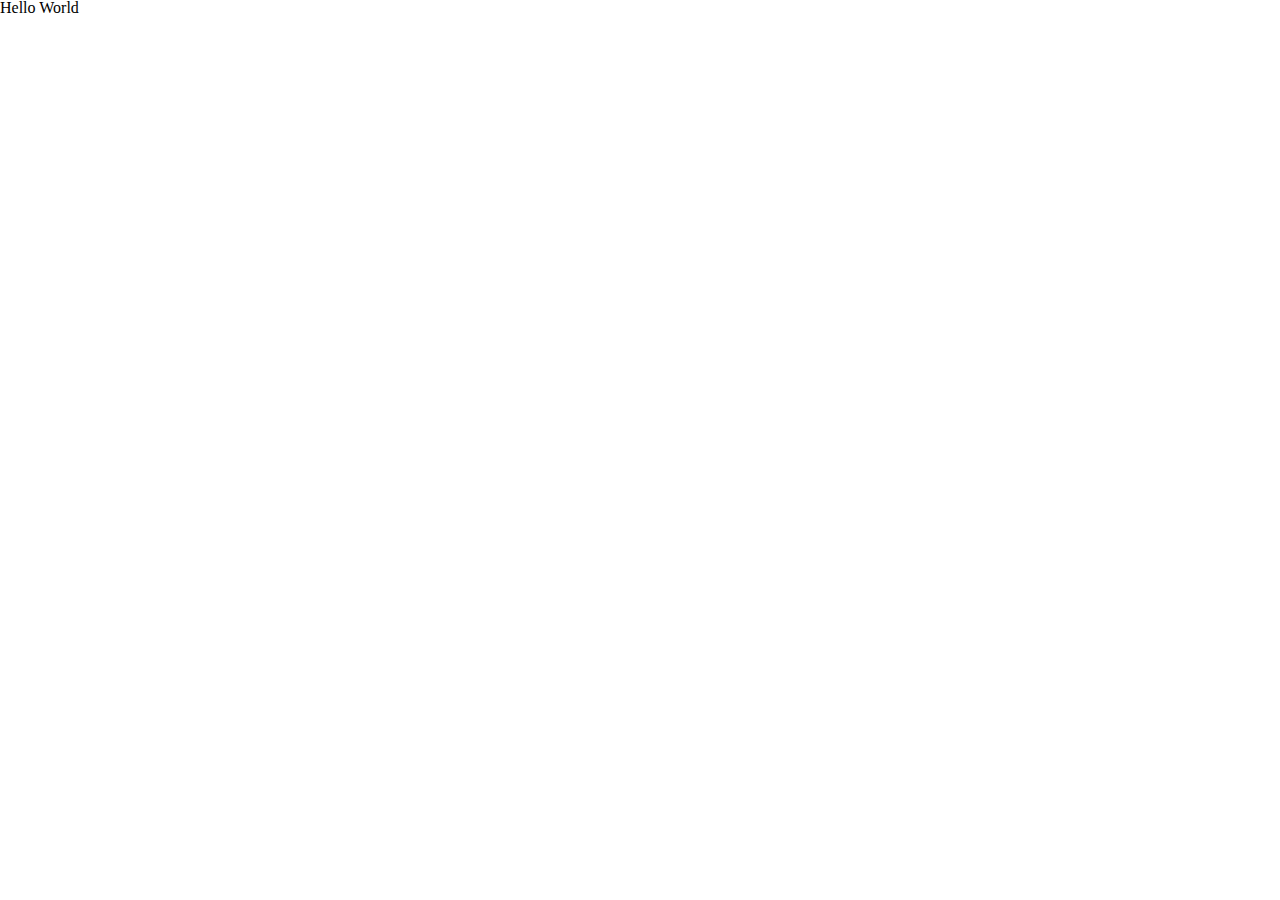
==== html/form.html @ 20deb9ec "initial commit :tada:" ====
<!DOCTYPE html>
<html lang="en">
<head>
    <meta charset="UTF-8">
    <title>Mon formulaire</title>
    <link rel="stylesheet" href="/css/reset.css">
    <link rel="stylesheet" href="/css/form.css">
</head>
<body>
<h1> Hello World</h1>
</body>
</html>
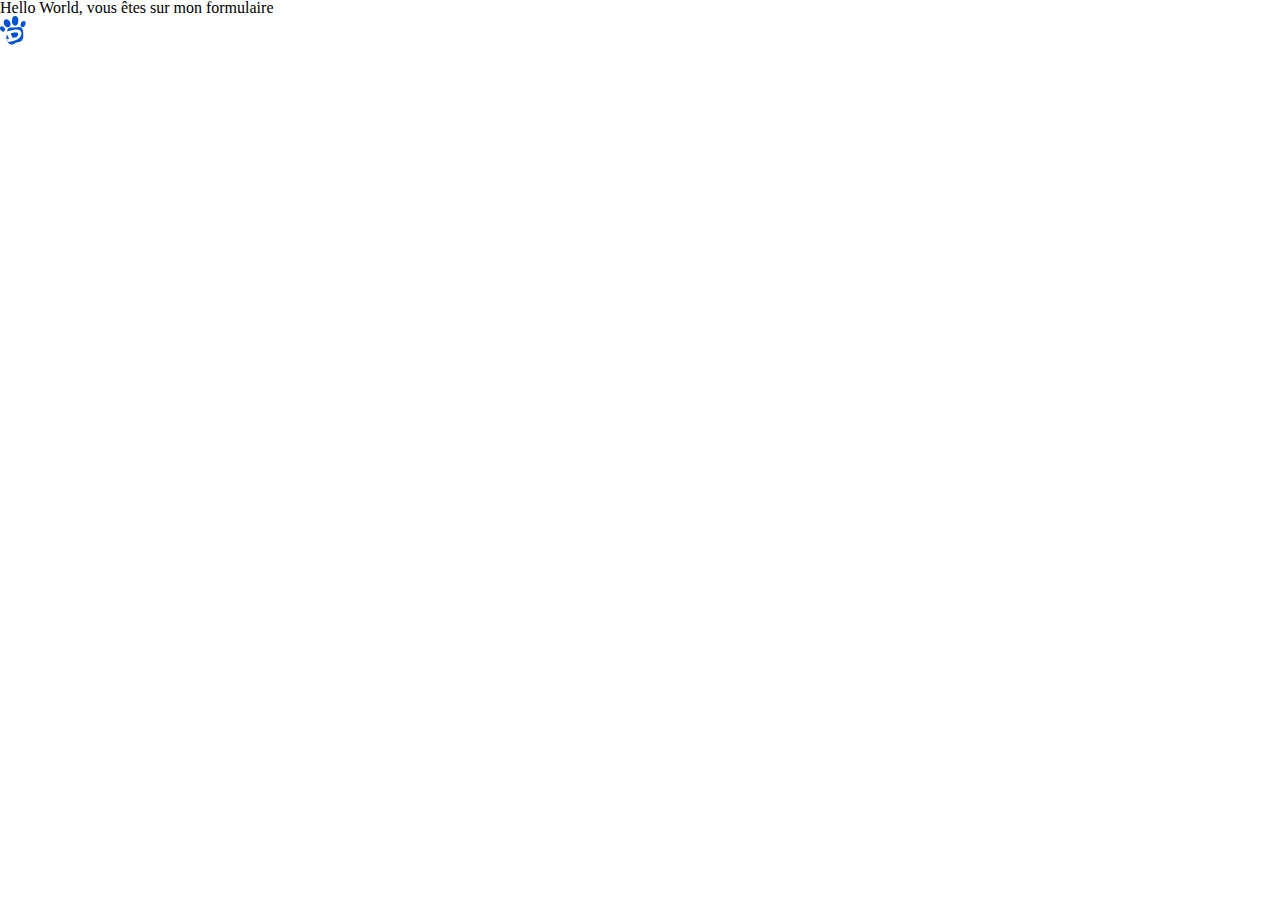
==== commit 464f1370: "creation svg :tada:" ====
--- a/html/form.html
+++ b/html/form.html
@@ -2,11 +2,23 @@
 <html lang="en">
 <head>
     <meta charset="UTF-8">
-    <title>Mon formulaire</title>
+    <meta name="description" content="Le formulaire de mon CV du cours de Design Web">
+    <meta name="author" content="Felgenhauer Dylan">
     <link rel="stylesheet" href="/css/reset.css">
     <link rel="stylesheet" href="/css/form.css">
+    <link rel="stylesheet" href="/css/logo.css">
+    <title>Mon formulaire</title>
 </head>
 <body>
-<h1> Hello World</h1>
+<h1> Hello World, vous êtes sur mon formulaire</h1>
+    <svg id="logo" data-name="logo1" xmlns="http://www.w3.org/2000/svg" viewBox="0 0 43.8 48.82">
+        <ellipse class="cls-1" cx="25.89" cy="8.25" rx="5.5" ry="8.25"/>
+        <path class="cls-1" d="M309.32,209.71c-2-.86-4.67.76-5.89,3.63s-.56,5.91,1.47,6.77,4.68-.76,5.9-3.63S311.36,210.58,309.32,209.71Z" transform="translate(-267.61 -201)"/>
+        <path class="cls-1" d="M284.8,211c-1.77-3.62-5.41-5.47-8.14-4.13s-3.51,5.34-1.75,9,5.41,5.47,8.14,4.14S286.56,214.63,284.8,211Z" transform="translate(-267.61 -201)"/>
+        <ellipse class="cls-2" cx="271.88" cy="223.26" rx="3.6" ry="4.85" transform="translate(-345.85 56.64) rotate(-45)"/>
+        <path class="cls-1" d="M298.82,231.81a3.4,3.4,0,0,0-1.87-2.62,15.09,15.09,0,0,0-5.17.22,50.63,50.63,0,0,0-6,1.75l3.48,7.39c5.33-1.2,6.38-1.54,7.87-2.56A4.63,4.63,0,0,0,298.82,231.81Z" transform="translate(-267.61 -201)"/>
+        <path class="cls-1" d="M283.35,239.81l-3.62-6.48-1.09.42c-.35,4-.07,8.47,2,11.7l-1.06-5.2C281.37,240.09,281.78,240,283.35,239.81Z" transform="translate(-267.61 -201)"/>
+        <path class="cls-1" d="M299,220.06c-5.72.3-9.85.39-11.95.42a7.87,7.87,0,0,0-4.81,1.65,5.13,5.13,0,0,0-1.74,2.37s-.42,1.26-.88,3.21a53.17,53.17,0,0,1,10.08-2.94c8.95-1.71,13.53-.24,14.47,4.65s-2.3,9.92-7.91,12.43a40.92,40.92,0,0,1-9.18,2.81,54.78,54.78,0,0,1-6.39.8,9.47,9.47,0,0,0,1.81,2c6,5,10.88.57,11.82-.74a.67.67,0,0,1,.5-.27c2-.08,12.68-.93,12.68-10C307.5,226.5,307.5,219.63,299,220.06Z" transform="translate(-267.61 -201)"/>
+    </svg>
 </body>
 </html>--- a/css/logo.css
+++ b/css/logo.css
@@ -0,0 +1,10 @@
+#logo{
+    width: 2%;
+    height: 2%;
+}
+.cls-1{
+    fill:#0152d6;
+}
+.cls-2{
+    fill:#0055d8;
+}
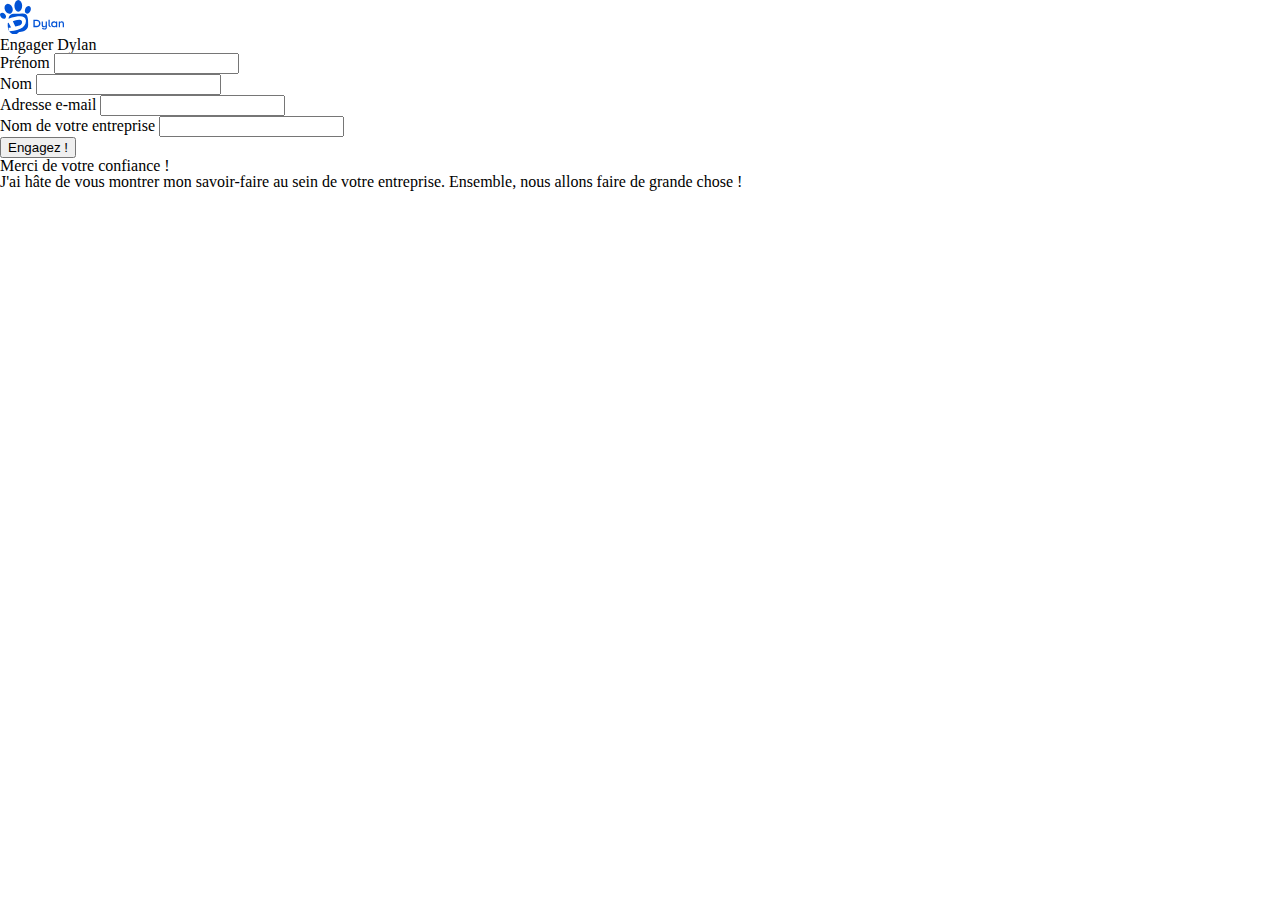
==== commit 99de5368: "formulaire html :construction:" ====
--- a/html/form.html
+++ b/html/form.html
@@ -10,15 +10,71 @@
     <title>Mon formulaire</title>
 </head>
 <body>
-<h1> Hello World, vous êtes sur mon formulaire</h1>
-    <svg id="logo" data-name="logo1" xmlns="http://www.w3.org/2000/svg" viewBox="0 0 43.8 48.82">
-        <ellipse class="cls-1" cx="25.89" cy="8.25" rx="5.5" ry="8.25"/>
-        <path class="cls-1" d="M309.32,209.71c-2-.86-4.67.76-5.89,3.63s-.56,5.91,1.47,6.77,4.68-.76,5.9-3.63S311.36,210.58,309.32,209.71Z" transform="translate(-267.61 -201)"/>
-        <path class="cls-1" d="M284.8,211c-1.77-3.62-5.41-5.47-8.14-4.13s-3.51,5.34-1.75,9,5.41,5.47,8.14,4.14S286.56,214.63,284.8,211Z" transform="translate(-267.61 -201)"/>
-        <ellipse class="cls-2" cx="271.88" cy="223.26" rx="3.6" ry="4.85" transform="translate(-345.85 56.64) rotate(-45)"/>
-        <path class="cls-1" d="M298.82,231.81a3.4,3.4,0,0,0-1.87-2.62,15.09,15.09,0,0,0-5.17.22,50.63,50.63,0,0,0-6,1.75l3.48,7.39c5.33-1.2,6.38-1.54,7.87-2.56A4.63,4.63,0,0,0,298.82,231.81Z" transform="translate(-267.61 -201)"/>
-        <path class="cls-1" d="M283.35,239.81l-3.62-6.48-1.09.42c-.35,4-.07,8.47,2,11.7l-1.06-5.2C281.37,240.09,281.78,240,283.35,239.81Z" transform="translate(-267.61 -201)"/>
-        <path class="cls-1" d="M299,220.06c-5.72.3-9.85.39-11.95.42a7.87,7.87,0,0,0-4.81,1.65,5.13,5.13,0,0,0-1.74,2.37s-.42,1.26-.88,3.21a53.17,53.17,0,0,1,10.08-2.94c8.95-1.71,13.53-.24,14.47,4.65s-2.3,9.92-7.91,12.43a40.92,40.92,0,0,1-9.18,2.81,54.78,54.78,0,0,1-6.39.8,9.47,9.47,0,0,0,1.81,2c6,5,10.88.57,11.82-.74a.67.67,0,0,1,.5-.27c2-.08,12.68-.93,12.68-10C307.5,226.5,307.5,219.63,299,220.06Z" transform="translate(-267.61 -201)"/>
-    </svg>
+<div class="layout">
+    <div class="layout__logo">
+        <svg id="logo_name" data-name="logoname" xmlns="http://www.w3.org/2000/svg" viewBox="0 0 64.99 35">
+            <ellipse class="cls-1" cx="18.56" cy="5.91" rx="3.94" ry="5.91"/>
+            <path class="cls-1" d="M297.51,207.25c-1.46-.62-3.35.54-4.22,2.6s-.4,4.23,1,4.85,3.35-.55,4.23-2.6S299,207.87,297.51,207.25Z" transform="translate(-267.61 -201)"/>
+            <ellipse class="cls-1" cx="276.39" cy="209.91" rx="3.94" ry="5.22" transform="translate(-331.69 -58.46) rotate(-26.02)"/>
+            <path class="cls-2" d="M272.5,215.13c-1.36-1.35-3.27-1.64-4.28-.63s-.73,2.93.63,4.29,3.27,1.64,4.28.63S273.86,216.49,272.5,215.13Z" transform="translate(-267.61 -201)"/>
+            <path class="cls-1" d="M290,223.09a2.4,2.4,0,0,0-1.33-1.88,10.9,10.9,0,0,0-3.71.16,34,34,0,0,0-4.33,1.25l2.5,5.29c3.82-.85,4.58-1.1,5.64-1.83A3.29,3.29,0,0,0,290,223.09Z" transform="translate(-267.61 -201)"/>
+            <path class="cls-1" d="M278.89,228.82l-2.59-4.64-.78.3c-.25,2.86-.06,6.07,1.46,8.38l-.76-3.73C277.47,229,277.77,229,278.89,228.82Z" transform="translate(-267.61 -201)"/>
+            <path class="cls-1" d="M290.11,214.67c-4.1.21-7.06.28-8.56.3a5.62,5.62,0,0,0-3.45,1.18,3.68,3.68,0,0,0-1.25,1.7s-.3.9-.63,2.3a37.82,37.82,0,0,1,7.23-2.11c6.41-1.23,9.7-.17,10.37,3.33s-1.65,7.12-5.67,8.91a29,29,0,0,1-6.59,2,39.72,39.72,0,0,1-4.57.57,6.18,6.18,0,0,0,1.29,1.46c4.31,3.59,7.8.42,8.48-.53a.5.5,0,0,1,.36-.19c1.43-.06,9.09-.66,9.09-7.16C296.21,219.28,296.21,214.35,290.11,214.67Z" transform="translate(-267.61 -201)"/>
+            <path class="cls-1" d="M301.53,221.07h3.18a3.77,3.77,0,0,1,4,3.76,3.82,3.82,0,0,1-4,3.77h-3.18Zm1.39,6.21h1.79a2.45,2.45,0,1,0,0-4.89h-1.79Z" transform="translate(-267.61 -201)"/>
+            <path class="cls-1" d="M309.94,222.79h1.25v3.41a1.25,1.25,0,0,0,1.37,1.38,1.34,1.34,0,0,0,1.44-1.5v-3.29h1.25v5.63A2.6,2.6,0,0,1,312.6,231a2.85,2.85,0,0,1-2.46-1.14l1.05-.64a1.84,1.84,0,0,0,1.33.61,1.44,1.44,0,0,0,1.55-1.52V228h0a2.06,2.06,0,0,1-1.75.8,2.38,2.38,0,0,1-2.36-2.61Z" transform="translate(-267.61 -201)"/>
+            <path class="cls-1" d="M318.1,221.07v5.19c0,.67.15.91.52,1.13l.67.38-.55,1c-1.28-.62-1.88-1.06-1.88-2.27v-5.42Z" transform="translate(-267.61 -201)"/>
+            <path class="cls-1" d="M324.46,227.89h0a2.4,2.4,0,0,1-1.91.87,3,3,0,0,1-3-3.06,3.11,3.11,0,0,1,3.07-3.06,2.18,2.18,0,0,1,1.85.86h0v-.71h1.25v5.81h-1.25Zm-1.77-.31a1.89,1.89,0,1,0-1.85-1.88A1.87,1.87,0,0,0,322.69,227.58Z" transform="translate(-267.61 -201)"/>
+            <path class="cls-1" d="M327.3,222.79h1.24v.74h0a2,2,0,0,1,1.77-.89,2.33,2.33,0,0,1,2.26,2.46v3.5h-1.25v-3.23c0-1.05-.55-1.48-1.38-1.48a1.36,1.36,0,0,0-1.43,1.46v3.25H327.3Z" transform="translate(-267.61 -201)"/>
+        </svg>
+    </div>
+    <div class="layout__form">
+        <h1 class="form__title">
+            Engager Dylan
+        </h1>
+        <div class="form__name">
+            <div class="form__firstname">
+                <label for="firstname">Prénom</label>
+                <input type="text" name="firstname" id="firstname">
+            </div>
+            <div class="form__name">
+                <label for="name">Nom</label>
+                <input type="text" name="name" id="name">
+            </div>
+
+        </div>
+        <div class="form__mail">
+            <div class="form__mail--text">
+                <label for="email">Adresse e-mail</label>
+                <input type="text" name="email" id="email">
+            </div>
+
+        </div>
+        <div class="form__company">
+            <div class="form__company--text">
+                <label for="company">Nom de votre entreprise</label>
+                <input type="text" name="email" id="company">
+            </div>
+        </div>
+        <div class="form__button">
+            <button class="button" type="button">
+                <span> Engagez&nbsp;!</span>
+
+            </button>
+        </div>
+    </div>
+    <div class="layout__image">
+        <div class="image__content">
+            <h1>
+                Merci de votre confiance&nbsp;!
+            </h1>
+            <p>
+                J'ai hâte de vous montrer mon savoir-faire au sein de votre entreprise. Ensemble, nous allons faire de grande chose&nbsp;!
+            </p>
+        </div>
+    </div>
+</div>
+
+
+
 </body>
 </html>--- a/css/form.css
+++ b/css/form.css
@@ -0,0 +1,9 @@
+.cls-1{
+    fill: #0152d6;
+}
+.cls-2{
+    fill:#0055d8;
+}
+svg{
+    width: 5%;
+}--- a/css/logo.css
+++ b/css/logo.css
@@ -1,10 +1,10 @@
-#logo{
-    width: 2%;
-    height: 2%;
-}
+
 .cls-1{
     fill:#0152d6;
 }
 .cls-2{
     fill:#0055d8;
 }
+svg{
+
+}
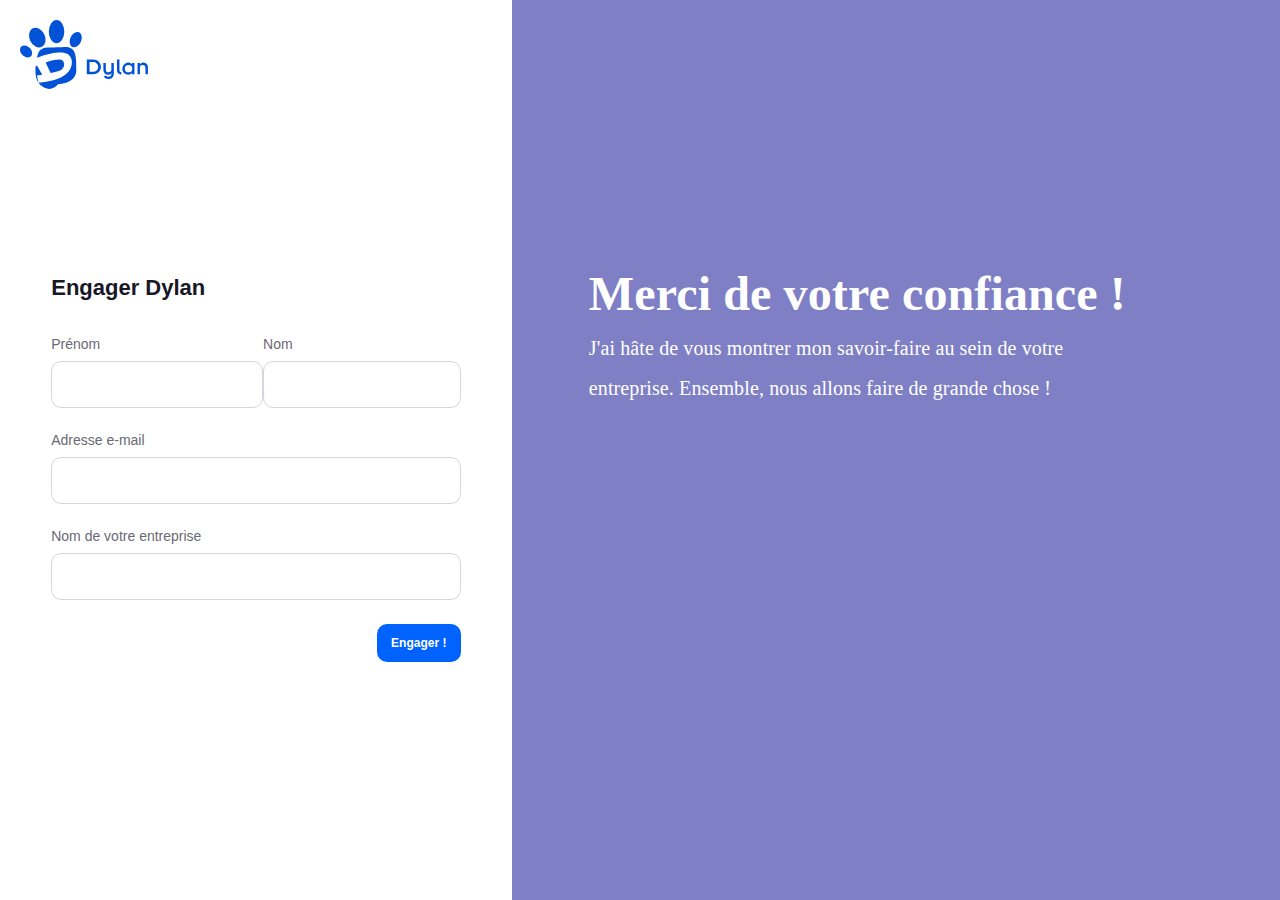
==== commit ad37a45d: "responsive" ====
--- a/html/form.html
+++ b/html/form.html
@@ -11,65 +11,69 @@
 </head>
 <body>
 <div class="layout">
-    <div class="layout__logo">
-        <svg id="logo_name" data-name="logoname" xmlns="http://www.w3.org/2000/svg" viewBox="0 0 64.99 35">
-            <ellipse class="cls-1" cx="18.56" cy="5.91" rx="3.94" ry="5.91"/>
-            <path class="cls-1" d="M297.51,207.25c-1.46-.62-3.35.54-4.22,2.6s-.4,4.23,1,4.85,3.35-.55,4.23-2.6S299,207.87,297.51,207.25Z" transform="translate(-267.61 -201)"/>
-            <ellipse class="cls-1" cx="276.39" cy="209.91" rx="3.94" ry="5.22" transform="translate(-331.69 -58.46) rotate(-26.02)"/>
-            <path class="cls-2" d="M272.5,215.13c-1.36-1.35-3.27-1.64-4.28-.63s-.73,2.93.63,4.29,3.27,1.64,4.28.63S273.86,216.49,272.5,215.13Z" transform="translate(-267.61 -201)"/>
-            <path class="cls-1" d="M290,223.09a2.4,2.4,0,0,0-1.33-1.88,10.9,10.9,0,0,0-3.71.16,34,34,0,0,0-4.33,1.25l2.5,5.29c3.82-.85,4.58-1.1,5.64-1.83A3.29,3.29,0,0,0,290,223.09Z" transform="translate(-267.61 -201)"/>
-            <path class="cls-1" d="M278.89,228.82l-2.59-4.64-.78.3c-.25,2.86-.06,6.07,1.46,8.38l-.76-3.73C277.47,229,277.77,229,278.89,228.82Z" transform="translate(-267.61 -201)"/>
-            <path class="cls-1" d="M290.11,214.67c-4.1.21-7.06.28-8.56.3a5.62,5.62,0,0,0-3.45,1.18,3.68,3.68,0,0,0-1.25,1.7s-.3.9-.63,2.3a37.82,37.82,0,0,1,7.23-2.11c6.41-1.23,9.7-.17,10.37,3.33s-1.65,7.12-5.67,8.91a29,29,0,0,1-6.59,2,39.72,39.72,0,0,1-4.57.57,6.18,6.18,0,0,0,1.29,1.46c4.31,3.59,7.8.42,8.48-.53a.5.5,0,0,1,.36-.19c1.43-.06,9.09-.66,9.09-7.16C296.21,219.28,296.21,214.35,290.11,214.67Z" transform="translate(-267.61 -201)"/>
-            <path class="cls-1" d="M301.53,221.07h3.18a3.77,3.77,0,0,1,4,3.76,3.82,3.82,0,0,1-4,3.77h-3.18Zm1.39,6.21h1.79a2.45,2.45,0,1,0,0-4.89h-1.79Z" transform="translate(-267.61 -201)"/>
-            <path class="cls-1" d="M309.94,222.79h1.25v3.41a1.25,1.25,0,0,0,1.37,1.38,1.34,1.34,0,0,0,1.44-1.5v-3.29h1.25v5.63A2.6,2.6,0,0,1,312.6,231a2.85,2.85,0,0,1-2.46-1.14l1.05-.64a1.84,1.84,0,0,0,1.33.61,1.44,1.44,0,0,0,1.55-1.52V228h0a2.06,2.06,0,0,1-1.75.8,2.38,2.38,0,0,1-2.36-2.61Z" transform="translate(-267.61 -201)"/>
-            <path class="cls-1" d="M318.1,221.07v5.19c0,.67.15.91.52,1.13l.67.38-.55,1c-1.28-.62-1.88-1.06-1.88-2.27v-5.42Z" transform="translate(-267.61 -201)"/>
-            <path class="cls-1" d="M324.46,227.89h0a2.4,2.4,0,0,1-1.91.87,3,3,0,0,1-3-3.06,3.11,3.11,0,0,1,3.07-3.06,2.18,2.18,0,0,1,1.85.86h0v-.71h1.25v5.81h-1.25Zm-1.77-.31a1.89,1.89,0,1,0-1.85-1.88A1.87,1.87,0,0,0,322.69,227.58Z" transform="translate(-267.61 -201)"/>
-            <path class="cls-1" d="M327.3,222.79h1.24v.74h0a2,2,0,0,1,1.77-.89,2.33,2.33,0,0,1,2.26,2.46v3.5h-1.25v-3.23c0-1.05-.55-1.48-1.38-1.48a1.36,1.36,0,0,0-1.43,1.46v3.25H327.3Z" transform="translate(-267.61 -201)"/>
-        </svg>
-    </div>
-    <div class="layout__form">
-        <h1 class="form__title">
-            Engager Dylan
-        </h1>
-        <div class="form__name">
-            <div class="form__firstname">
-                <label for="firstname">Prénom</label>
-                <input type="text" name="firstname" id="firstname">
+        <div class="flex">
+            <div class="layout__logo">
+                <svg id="logo_name" data-name="logoname" xmlns="http://www.w3.org/2000/svg" viewBox="0 0 64.99 35">
+                    <ellipse class="cls-1" cx="18.56" cy="5.91" rx="3.94" ry="5.91"/>
+                    <path class="cls-1" d="M297.51,207.25c-1.46-.62-3.35.54-4.22,2.6s-.4,4.23,1,4.85,3.35-.55,4.23-2.6S299,207.87,297.51,207.25Z" transform="translate(-267.61 -201)"/>
+                    <ellipse class="cls-1" cx="276.39" cy="209.91" rx="3.94" ry="5.22" transform="translate(-331.69 -58.46) rotate(-26.02)"/>
+                    <path class="cls-2" d="M272.5,215.13c-1.36-1.35-3.27-1.64-4.28-.63s-.73,2.93.63,4.29,3.27,1.64,4.28.63S273.86,216.49,272.5,215.13Z" transform="translate(-267.61 -201)"/>
+                    <path class="cls-1" d="M290,223.09a2.4,2.4,0,0,0-1.33-1.88,10.9,10.9,0,0,0-3.71.16,34,34,0,0,0-4.33,1.25l2.5,5.29c3.82-.85,4.58-1.1,5.64-1.83A3.29,3.29,0,0,0,290,223.09Z" transform="translate(-267.61 -201)"/>
+                    <path class="cls-1" d="M278.89,228.82l-2.59-4.64-.78.3c-.25,2.86-.06,6.07,1.46,8.38l-.76-3.73C277.47,229,277.77,229,278.89,228.82Z" transform="translate(-267.61 -201)"/>
+                    <path class="cls-1" d="M290.11,214.67c-4.1.21-7.06.28-8.56.3a5.62,5.62,0,0,0-3.45,1.18,3.68,3.68,0,0,0-1.25,1.7s-.3.9-.63,2.3a37.82,37.82,0,0,1,7.23-2.11c6.41-1.23,9.7-.17,10.37,3.33s-1.65,7.12-5.67,8.91a29,29,0,0,1-6.59,2,39.72,39.72,0,0,1-4.57.57,6.18,6.18,0,0,0,1.29,1.46c4.31,3.59,7.8.42,8.48-.53a.5.5,0,0,1,.36-.19c1.43-.06,9.09-.66,9.09-7.16C296.21,219.28,296.21,214.35,290.11,214.67Z" transform="translate(-267.61 -201)"/>
+                    <path class="cls-1" d="M301.53,221.07h3.18a3.77,3.77,0,0,1,4,3.76,3.82,3.82,0,0,1-4,3.77h-3.18Zm1.39,6.21h1.79a2.45,2.45,0,1,0,0-4.89h-1.79Z" transform="translate(-267.61 -201)"/>
+                    <path class="cls-1" d="M309.94,222.79h1.25v3.41a1.25,1.25,0,0,0,1.37,1.38,1.34,1.34,0,0,0,1.44-1.5v-3.29h1.25v5.63A2.6,2.6,0,0,1,312.6,231a2.85,2.85,0,0,1-2.46-1.14l1.05-.64a1.84,1.84,0,0,0,1.33.61,1.44,1.44,0,0,0,1.55-1.52V228h0a2.06,2.06,0,0,1-1.75.8,2.38,2.38,0,0,1-2.36-2.61Z" transform="translate(-267.61 -201)"/>
+                    <path class="cls-1" d="M318.1,221.07v5.19c0,.67.15.91.52,1.13l.67.38-.55,1c-1.28-.62-1.88-1.06-1.88-2.27v-5.42Z" transform="translate(-267.61 -201)"/>
+                    <path class="cls-1" d="M324.46,227.89h0a2.4,2.4,0,0,1-1.91.87,3,3,0,0,1-3-3.06,3.11,3.11,0,0,1,3.07-3.06,2.18,2.18,0,0,1,1.85.86h0v-.71h1.25v5.81h-1.25Zm-1.77-.31a1.89,1.89,0,1,0-1.85-1.88A1.87,1.87,0,0,0,322.69,227.58Z" transform="translate(-267.61 -201)"/>
+                    <path class="cls-1" d="M327.3,222.79h1.24v.74h0a2,2,0,0,1,1.77-.89,2.33,2.33,0,0,1,2.26,2.46v3.5h-1.25v-3.23c0-1.05-.55-1.48-1.38-1.48a1.36,1.36,0,0,0-1.43,1.46v3.25H327.3Z" transform="translate(-267.61 -201)"/>
+                </svg>
             </div>
-            <div class="form__name">
-                <label for="name">Nom</label>
-                <input type="text" name="name" id="name">
+            <div class="layout__form">
+                <form action="#" class="form">
+                    <h1 class="form__title">
+                        Engager Dylan
+                    </h1>
+                    <div class="form__flex">
+                        <div class="form__firstname">
+                            <label for="firstname">Prénom</label>
+                            <input type="text" name="firstname" id="firstname">
+                        </div>
+                        <div class="form__name">
+                            <label for="name">Nom</label>
+                            <input type="text" name="name" id="name">
+                        </div>
+
+                    </div>
+                    <div class="form__mail">
+                        <div class="form__mail--text">
+                            <label for="email">Adresse e-mail</label>
+                            <input type="text" name="email" id="email">
+                        </div>
+
+                    </div>
+                    <div class="form__company">
+                        <div class="form__company--text">
+                            <label for="company">Nom de votre entreprise</label>
+                            <input type="text" name="email" id="company">
+                        </div>
+                    </div>
+                    <div class="form__button">
+                        <button class="button" type="submit">
+                            Engager&nbsp;!
+                        </button>
+                    </div>
+                </form>
             </div>
-
-        </div>
-        <div class="form__mail">
-            <div class="form__mail--text">
-                <label for="email">Adresse e-mail</label>
-                <input type="text" name="email" id="email">
-            </div>
-
-        </div>
-        <div class="form__company">
-            <div class="form__company--text">
-                <label for="company">Nom de votre entreprise</label>
-                <input type="text" name="email" id="company">
-            </div>
-        </div>
-        <div class="form__button">
-            <button class="button" type="button">
-                <span> Engagez&nbsp;!</span>
-
-            </button>
-        </div>
-    </div>
-    <div class="layout__image">
-        <div class="image__content">
-            <h1>
-                Merci de votre confiance&nbsp;!
-            </h1>
-            <p>
-                J'ai hâte de vous montrer mon savoir-faire au sein de votre entreprise. Ensemble, nous allons faire de grande chose&nbsp;!
-            </p>
+            <div class="layout__image">
+                <div class="image__content">
+                    <img src="/img/breddy.jpeg" alt="bckgrounded" class="hidden">
+                    <strong class="strong">
+                        Merci de votre confiance&nbsp;!
+                    </strong>
+                    <p>
+                        J'ai hâte de vous montrer mon savoir-faire au sein de votre entreprise. Ensemble, nous allons faire de grande chose&nbsp;!
+                    </p>
+                </div>
         </div>
     </div>
 </div>
--- a/css/form.css
+++ b/css/form.css
@@ -1,9 +1,186 @@
+html{
+    overflow:hidden;
+}
 .cls-1{
     fill: #0152d6;
 }
 .cls-2{
     fill:#0055d8;
 }
+.hidden{
+    display: none;
+}
 svg{
-    width: 5%;
+    width: 10%;
+}
+
+.flex{
+    display: flex;
+    min-height: 100vh;
+    height: 100%;
+}
+.layout__logo{
+    position: absolute;
+    top: 1.25rem;
+    left: 1.25rem;
+    width: 100%;
+}
+.layout__form{
+    position: relative;
+    width: 40%;
+}
+.form{
+    position: absolute;
+    top: 28%;
+    width: 80%;
+    left: 0;
+    right: 0;
+    max-width: 415px;
+    margin: 0 auto;
+}
+.form__title{
+    margin-top:1em;
+    margin-bottom:1.5em;
+    font-size: 22px;
+    color: #171725;
+    font-weight: 600;
+    font-family: "Poppins",Helvetica,Arial,sans-serif;
+    line-height: 1.3em;
+}
+.form__flex{
+    display: flex;
+    justify-content:space-between;
+}
+label{
+    font-size: .875rem;
+    font-weight: 500;
+    color: #696974;
+    margin-bottom: 0.625rem;
+    display: inline-block;
+    text-align: left;
+    font-family: "Roboto",Helvetica,Arial,sans-serif;
+}
+.form__flex,.form__mail,.form__company,.form__button{
+    margin-bottom: 1.5em;
+}
+input{
+    color: #44444f;
+    display: inline-block;
+    font-size: inherit;
+    height: 47px;
+    line-height: 47px;
+    outline: 0;
+    padding: 0 15px;
+    transition: border-color .2s cubic-bezier(.645,.045,.355,1);
+    width: 100%;    -webkit-appearance: none;
+    background-color: #fff;
+    background-image: none;
+    border-radius: 10px;
+    border: 1px solid #d5d5dc;
+    box-sizing: border-box;
+}
+button{
+    background-color: #0062FF;
+    color:white;
+    font-weight: 600;
+    padding: 1em 1.2em;
+    font-size: 12px;
+    border-radius: 10px;
+    border:none;
+}
+.button:hover {
+    background-color:#287BFF;
+}
+.form__button{
+    text-align: right;
+
+}
+.layout__image{
+    position: relative;
+    width: 60%;
+    background-image: url(/img/breddy.jpeg);
+    background-size: cover;
+    background-position: 50%;
+    background-repeat: no-repeat;
+}
+.layout__image:before {
+    content: "";
+    display: block;
+    position: absolute;
+    top: 0;
+    bottom: 0;
+    right: 0;
+    left: 0;
+    opacity: .5;
+    background-color: darkblue;
+}
+.image__content{
+    position: absolute;
+    top: 30%;
+    margin-left: 10%;
+    padding-right: 1.25rem;
+}
+.strong {
+    font-size: 3rem;
+    letter-spacing: .12px;
+    font-weight: 700;
+    color: #fff;
+    margin-bottom: 0.9375rem;
+}
+.image__content p {
+    max-width:550px;
+    font-size: 1.25rem;
+    color: #fff;
+    letter-spacing: .12px;
+    line-height:2em;
+    margin-top: 0.5em;
+}
+
+@media screen and (max-width: 1200px) {
+    #logo_name {
+        position: static;
+        width: 137px;
+        height:66px;
+        display: flex;
+        margin: 3.125rem auto 1.875rem;
+        justify-content: center;
+    }
+    .layout__form{
+        margin:0 auto;
+    }
+    .form{
+        display: block;
+        top: 28%;
+        width: 80%;
+        left: 0;
+        right: 0;
+        max-width: 415px;
+        margin: 0 auto;
+    }
+    .form__title{
+        text-align: center;
+        margin-bottom: 20px;
+        margin-top: 10px;
+        font-size: 22px;
+        color: #171725;
+        font-family: "Poppins",Helvetica,Arial,sans-serif;
+        line-height: 1.3em;
+        font-weight: 600;
+        display: block;
+    }
+    .layout__image{
+        display:none;
+    }
+}
+@media screen and (max-width: 780px){
+    .form__flex{
+        flex-direction:column;
+    }
+    .form__firstname,.form__name{
+        width: 100%;
+    }
+    .form__firstname{
+        margin-bottom: 1em;
+    }
+
 }--- a/css/logo.css
+++ b/css/logo.css
@@ -5,6 +5,4 @@
 .cls-2{
     fill:#0055d8;
 }
-svg{
 
-}
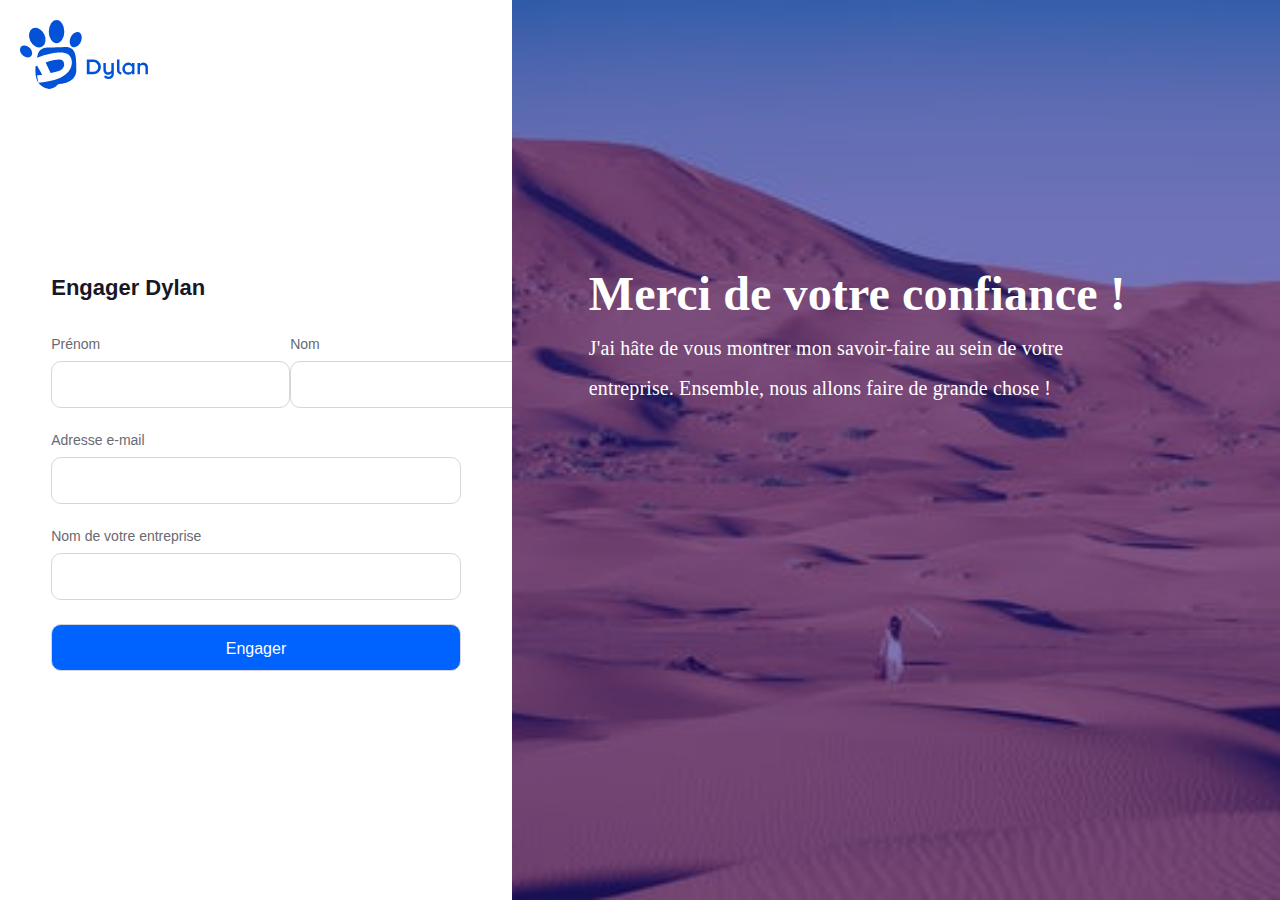
==== commit 7aabfcbf: "mobile friendly" ====
--- a/html/form.html
+++ b/html/form.html
@@ -36,18 +36,18 @@
                     <div class="form__flex">
                         <div class="form__firstname">
                             <label for="firstname">Prénom</label>
-                            <input type="text" name="firstname" id="firstname">
+                            <input type="text" name="firstname" id="firstname" required>
                         </div>
                         <div class="form__name">
                             <label for="name">Nom</label>
-                            <input type="text" name="name" id="name">
+                            <input type="text" name="name" id="name" required>
                         </div>
 
                     </div>
                     <div class="form__mail">
                         <div class="form__mail--text">
                             <label for="email">Adresse e-mail</label>
-                            <input type="text" name="email" id="email">
+                            <input type="text" name="email" id="email" required>
                         </div>
 
                     </div>
@@ -58,9 +58,7 @@
                         </div>
                     </div>
                     <div class="form__button">
-                        <button class="button" type="submit">
-                            Engager&nbsp;!
-                        </button>
+                        <input type="submit" value="Engager">
                     </div>
                 </form>
             </div>
--- a/css/form.css
+++ b/css/form.css
@@ -1,5 +1,5 @@
 html{
-    overflow:hidden;
+    overflow-x: hidden;
 }
 .cls-1{
     fill: #0152d6;
@@ -72,7 +72,7 @@
     outline: 0;
     padding: 0 15px;
     transition: border-color .2s cubic-bezier(.645,.045,.355,1);
-    width: 100%;    -webkit-appearance: none;
+    min-width: 100%;    -webkit-appearance: none;
     background-color: #fff;
     background-image: none;
     border-radius: 10px;
@@ -135,6 +135,13 @@
     line-height:2em;
     margin-top: 0.5em;
 }
+.form__button>input{
+    cursor: pointer;
+    background-color:#0062FF;
+    width: 30%;
+    color:white;
+}
+
 
 @media screen and (max-width: 1200px) {
     #logo_name {
@@ -171,16 +178,37 @@
     .layout__image{
         display:none;
     }
+    input{
+        width: 100%;
+    }
+    .form{
+        min-width: 100%;
+        margin: 0;
+    }
 }
 @media screen and (max-width: 780px){
     .form__flex{
         flex-direction:column;
     }
+    .form{
+        min-width: 100%;
+    }
     .form__firstname,.form__name{
         width: 100%;
     }
     .form__firstname{
         margin-bottom: 1em;
     }
+    input{
+        min-width: 100%;
+    }
+    .form__button{
+        text-align: center;
+        min-width:100%;
+    }
+    .form{
+        margin: 0;
+    }
+
 
 }